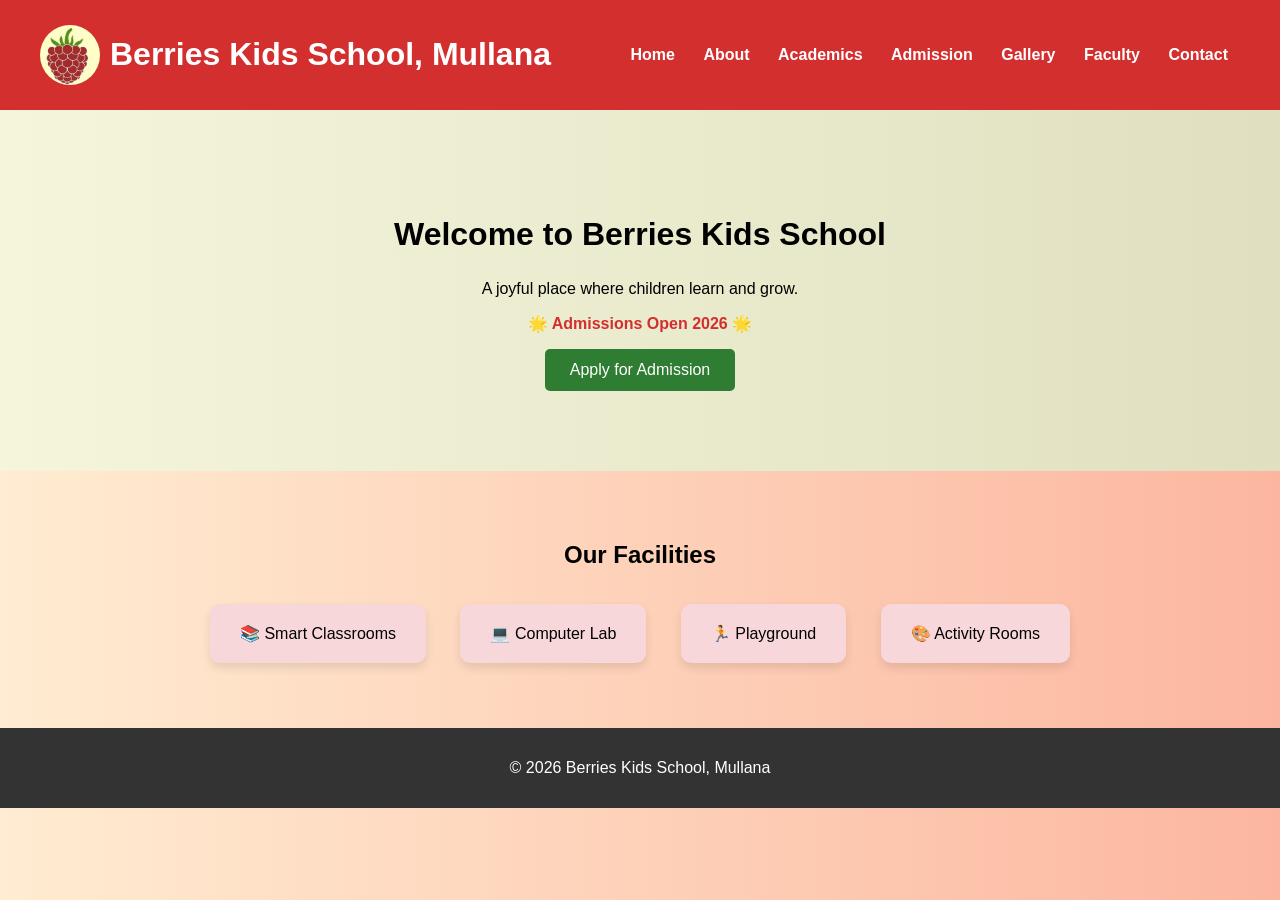
==== frontend/index.html @ 4a7373aa "first commit" ====
<!DOCTYPE html>
<html>

<head>

<title>Berries Kids School, Mullana</title>

<link rel="stylesheet" href="css/style.css">

<link rel="icon" href="./images/logo.jpeg">

</head>

<body>

<header class="header">

<div class="logo-area">

<img src="images/logo.jpeg" class="logo">
<h1>Berries Kids School, Mullana</h1>

</div>

<nav>

<a href="index.html">Home</a>
<a href="about.html">About</a>
<a href="academics.html">Academics</a>
<a href="admission.html">Admission</a>
<a href="gallery.html">Gallery</a>
<a href="faculty.html">Faculty</a>
<a href="contact.html">Contact</a>

</nav>

</header>


<section class="hero">

<h2>Welcome to Berries Kids School</h2>

<p>A joyful place where children learn and grow.</p>

<!-- 👇 Backend output yaha show hoga -->
<p class="tagline">🌟 Admissions Open 2026 🌟</p>

<button class="apply-btn" onclick="goToAdmission()">Apply for Admission</button>
</section>


<section class="facilities">

<h2>Our Facilities</h2>

<div class="card">📚 Smart Classrooms</div>
<div class="card">💻 Computer Lab</div>
<div class="card">🏃 Playground</div>
<div class="card">🎨 Activity Rooms</div>

</section>


<footer>

<p>© 2026 Berries Kids School, Mullana</p>

</footer>

<!-- 👇 JS file connect -->
<script src="js/script.js"></script>

</body>

</html>
---- frontend/css/style.css ----
body {
    margin: 0;
    font-family: Arial, sans-serif;
}

/* HEADER */
.header {
    background: #d32f2f;
    color: white;
    padding: 15px 40px;
    display: flex;
    justify-content: space-between;
    align-items: center;
}

.logo-area {
    display: flex;
    align-items: center;
    gap: 10px;
}

.logo {
    width: 60px;
    height: 60px;
    border-radius: 50%;
}

/* NAVBAR */
nav a {
    color: white;
    text-decoration: none;
    margin: 0 12px;
    font-weight: bold;
    transition: 0.3s;
}

nav a:hover {
    color: yellow;
}

/* HERO */
.hero {
    text-align: center;
    padding: 80px 20px;
    background: linear-gradient(to right, #f5f5dc, #e0e0c0);
}

.hero h2 {
    font-size: 32px;
}

.hero button {
    background: #2e7d32;
    color: white;
    padding: 12px 25px;
    border: none;
    font-size: 16px;
    cursor: pointer;
    border-radius: 5px;
    transition: 0.3s;
}

.hero button:hover {
    background: #1b5e20;
}

/* FACILITIES */
.facilities {
    text-align: center;
    padding: 50px;
}

.card {
    display: inline-block;
    margin: 15px;
    padding: 20px 30px;
    background: #f8d7da;
    border-radius: 10px;
    transition: 0.3s;
    cursor: pointer;
}

.card:hover {
    background: #ffb3b3;
    transform: scale(1.1);
}

/* FOOTER */
footer {
    background: #333;
    color: white;
    text-align: center;
    padding: 15px;
}



.hero {
    animation: fadeIn 1.5s ease-in;
}

@keyframes fadeIn {
    from {
        opacity: 0;
        transform: translateY(20px);
    }
    to {
        opacity: 1;
        transform: translateY(0);
    }
}




/* ===== ADMISSION FORM STYLING ===== */

/* Background for form page */
body {
    background: linear-gradient(to right, #ffecd2, #fcb69f);
}

/* Form title */
.form-title {
    text-align: center;
    margin-top: 30px;
    font-size: 28px;
    color: #333;
}

/* Form container */
.form-box {
    width: 350px;
    margin: 30px auto;
    padding: 25px;
    background: #ffffff;
    border-radius: 12px;
    box-shadow: 0 8px 20px rgba(0,0,0,0.2);
}

/* Labels */
.form-box label {
    font-weight: bold;
    margin-top: 10px;
    display: block;
    color: #444;
}

/* Inputs */
.form-box input,
.form-box select {
    width: 100%;
    padding: 10px;
    margin-top: 5px;
    border-radius: 6px;
    border: 1px solid #ccc;
    transition: 0.3s;
}

/* Input focus effect */
.form-box input:focus,
.form-box select:focus {
    border-color: #ff6f61;
    outline: none;
}

/* Button */
.form-box button {
    width: 100%;
    margin-top: 15px;
    padding: 12px;
    background: #ff6f61;
    color: white;
    border: none;
    border-radius: 6px;
    font-size: 16px;
    cursor: pointer;
    transition: 0.3s;
}

/* Button hover */
.form-box button:hover {
    background: #e64a45;
    transform: scale(1.05);
}

/* Result message */
#result {
    text-align: center;
    font-weight: bold;
    margin-top: 10px;
    color: green;
}


/* ABOUT PAGE */
.about {
    text-align: center;
    padding: 60px 20px;
    background: #fff3e0;
}

.about h2 {
    font-size: 30px;
    margin-bottom: 15px;
}

.about p {
    max-width: 600px;
    margin: auto;
    color: #555;
}

.about-img {
    width: 120px;
    margin-top: 20px;
}

/* Cards */
.about-box {
    margin-top: 30px;
}

.about-card {
    display: inline-block;
    width: 250px;
    margin: 15px;
    padding: 20px;
    background: white;
    border-radius: 10px;
    box-shadow: 0 5px 15px rgba(0,0,0,0.1);
    transition: 0.3s;
}

.about-card:hover {
    transform: translateY(-10px);
}



/* Hero image */
.hero-img {
    width: 100px;
    margin-top: 20px;
}

/* Tagline */
.tagline {
    color: #d32f2f;
    font-weight: bold;
    margin-top: 10px;
}

/* Button upgrade */
.apply-btn {
    background: linear-gradient(to right, #2e7d32, #66bb6a);
    color: white;
    padding: 12px 25px;
    border: none;
    font-size: 16px;
    border-radius: 25px;
    cursor: pointer;
    transition: 0.3s;
}

.apply-btn:hover {
    transform: scale(1.1);
}

/* Card hover better */
.card {
    box-shadow: 0 5px 10px rgba(0,0,0,0.1);
}


/* ACADEMICS PAGE */
.academics {
    text-align: center;
    padding: 60px 20px;
    background: #e3f2fd;
}

.academics h2 {
    font-size: 30px;
    margin-bottom: 10px;
}

.academics p {
    color: #555;
}

/* Cards */
.academic-box {
    margin-top: 30px;
}

.academic-card {
    display: inline-block;
    width: 250px;
    margin: 15px;
    padding: 20px;
    background: white;
    border-radius: 10px;
    box-shadow: 0 5px 15px rgba(0,0,0,0.1);
    transition: 0.3s;
}

.academic-card:hover {
    transform: scale(1.1);
}


/* GALLERY PAGE */
.gallery {
    text-align: center;
    padding: 60px 20px;
    background: linear-gradient(to right, #ffe0f0, #ffe6cc);
}

.gallery h2 {
    font-size: 30px;
    margin-bottom: 20px;
}

/* Grid layout */
.gallery-box {
    display: grid;
    grid-template-columns: repeat(auto-fit, minmax(220px, 1fr));
    gap: 20px;
    padding: 20px;
}

/* Card */
.gallery-card {
    background: white;
    padding: 10px;
    border-radius: 12px;
    box-shadow: 0 6px 15px rgba(0,0,0,0.1);
    transition: 0.3s;
}

/* Hover effect */
.gallery-card:hover {
    transform: translateY(-10px) scale(1.03);
}

/* Image */
.gallery-card img {
    width: 100%;
    height: 200px;
    object-fit: cover;
    border-radius: 10px;
}

/* Caption */
.gallery-card p {
    margin-top: 8px;
    font-weight: bold;
    color: #333;
}



/* GALLERY PAGE */
.gallery {
    text-align: center;
    padding: 60px 20px;
    background: linear-gradient(to right, #fce4ec, #f8bbd0);
}

.gallery h2 {
    font-size: 28px;
    margin-bottom: 20px;
    color: #333;
}

/* GRID */
.gallery-box {
    display: grid;
    grid-template-columns: repeat(auto-fit, minmax(220px, 1fr));
    gap: 20px;
    max-width: 900px;
    margin: auto;
}

/* CARD */
.gallery-card {
    background: white;
    padding: 10px;
    border-radius: 12px;
    box-shadow: 0 6px 15px rgba(0,0,0,0.1);
    transition: 0.3s;
}

/* HOVER */
.gallery-card:hover {
    transform: translateY(-8px);
}

/* IMAGE FIX (MOST IMPORTANT) */
.gallery-card img {
    width: 100%;
    height: 180px;   /* 👈 SIZE CONTROL */
    object-fit: cover;  /* 👈 crop karega */
    border-radius: 10px;
}

/* TEXT */
.gallery-card p {
    margin-top: 8px;
    font-weight: bold;
    color: #444;
}

/* ===== FACULTY PAGE ===== */

.faculty {
    text-align: center;
    padding: 60px 20px;
    background: linear-gradient(to right, #e0f7fa, #e1bee7);
}

.faculty h2 {
    font-size: 30px;
    margin-bottom: 25px;
}

/* GRID */
.faculty-box {
    display: grid;
    grid-template-columns: repeat(auto-fit, minmax(220px, 1fr));
    gap: 20px;
    max-width: 900px;
    margin: auto;
}

/* CARD */
.faculty-card {
    background: white;
    padding: 20px;
    border-radius: 15px;
    box-shadow: 0 6px 15px rgba(0,0,0,0.15);
    transition: 0.3s;
}

/* HOVER */
.faculty-card:hover {
    transform: translateY(-10px);
}

/* IMAGE */
.faculty-card img {
    width: 120px;
    height: 120px;
    border-radius: 50%;
    object-fit: cover;
}

/* TEXT */
.faculty-card h3 {
    margin-top: 10px;
}

.faculty-card p {
    color: #555;
}


/* ===== CONTACT PAGE ===== */

.contact {
    text-align: center;
    padding: 60px 20px;
    background: linear-gradient(to right, #d4fc79, #96e6a1);
}

.contact h2 {
    font-size: 30px;
    margin-bottom: 25px;
}

/* GRID */
.contact-box {
    display: grid;
    grid-template-columns: repeat(auto-fit, minmax(220px, 1fr));
    gap: 20px;
    max-width: 800px;
    margin: auto;
}

/* CARD */
.contact-card {
    background: white;
    padding: 20px;
    border-radius: 15px;
    box-shadow: 0 6px 15px rgba(0,0,0,0.15);
    transition: 0.3s;
}

/* HOVER */
.contact-card:hover {
    transform: translateY(-10px);
}

/* TEXT */
.contact-card h3 {
    margin-bottom: 10px;
}

.contact-card p {
    color: #555;
}


nav a.active {
    border-bottom: 2px solid yellow;
}
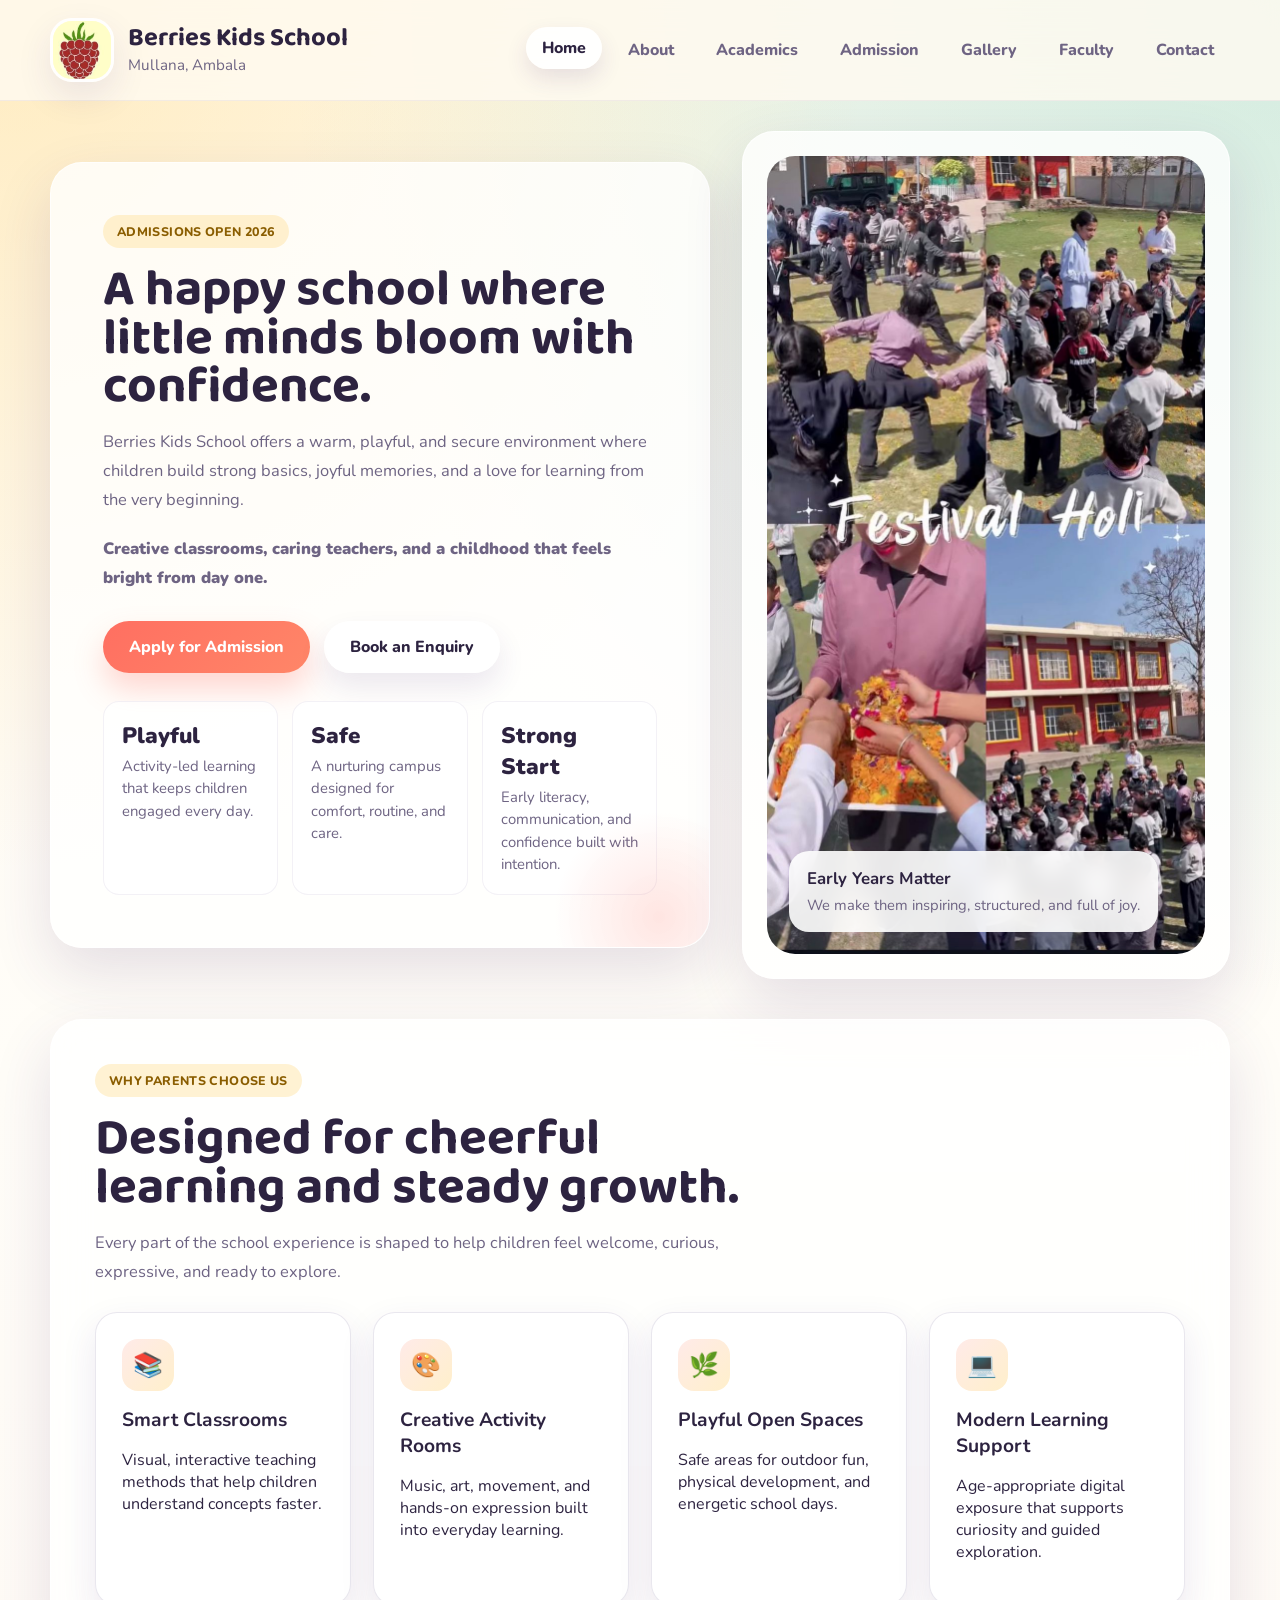
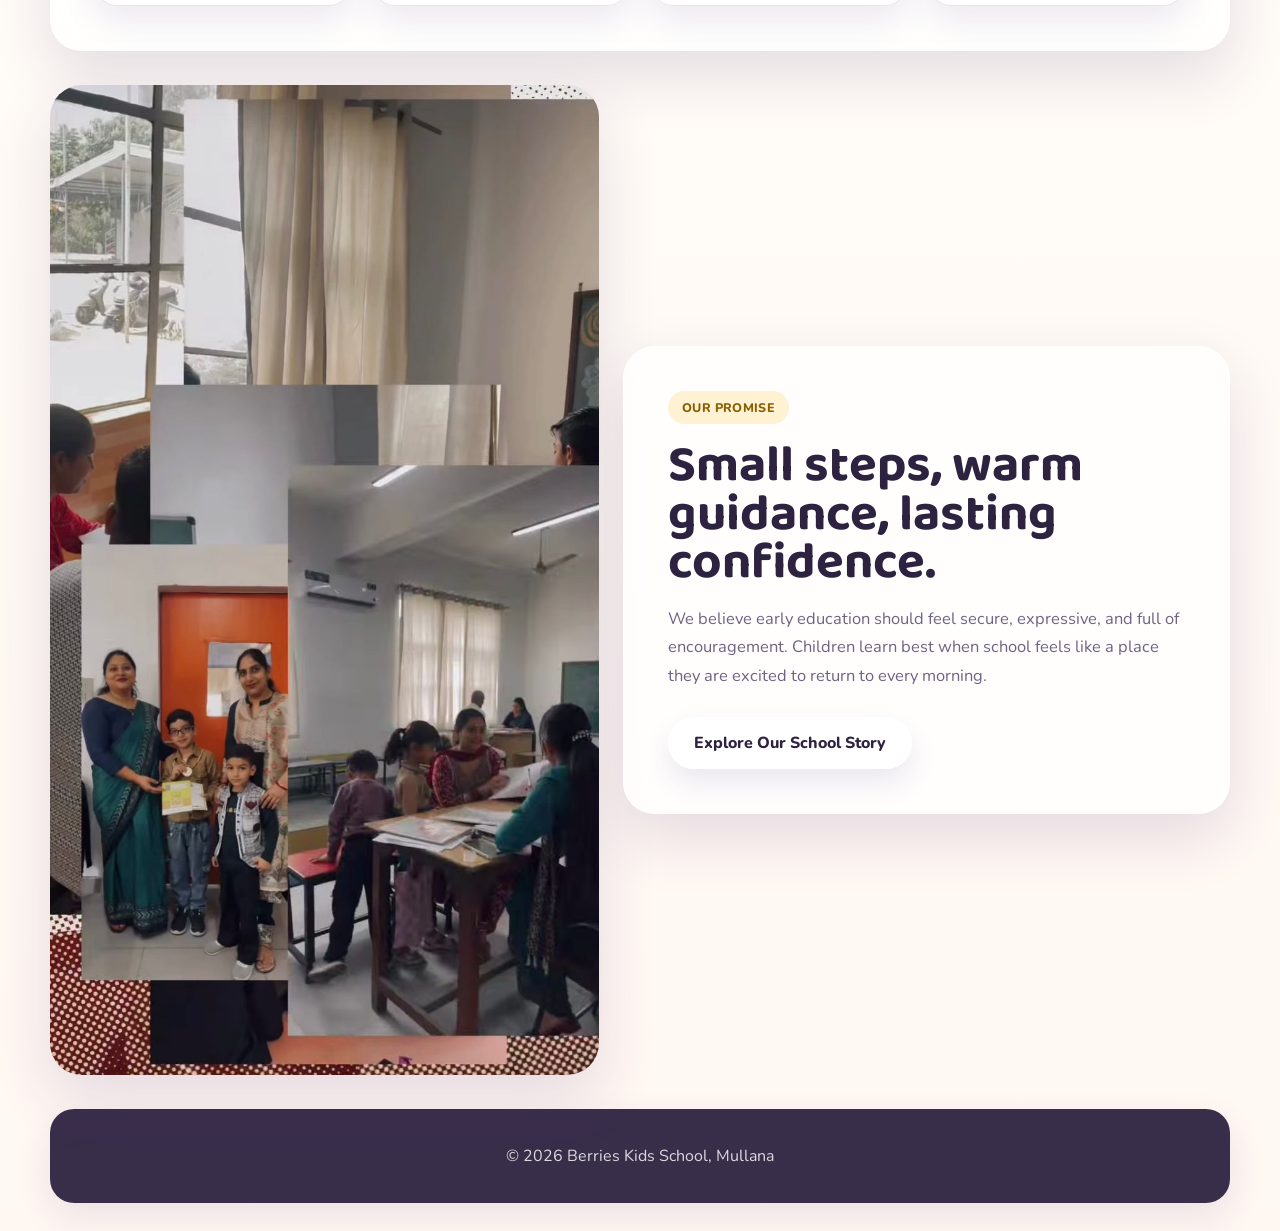
==== commit 3aa191b4: "Migrate backend to Google Sheets and update frontend forms" ====
--- a/frontend/index.html
+++ b/frontend/index.html
@@ -1,76 +1,143 @@
 <!DOCTYPE html>
-<html>
+<html lang="en">
+<head>
+    <meta charset="UTF-8">
+    <meta name="viewport" content="width=device-width, initial-scale=1.0">
+    <title>Berries Kids School, Mullana</title>
+    <link rel="preconnect" href="https://fonts.googleapis.com">
+    <link rel="preconnect" href="https://fonts.gstatic.com" crossorigin>
+    <link href="https://fonts.googleapis.com/css2?family=Baloo+2:wght@600;700;800&family=Nunito:wght@400;600;700;800;900&display=swap" rel="stylesheet">
+    <link rel="stylesheet" href="css/style.css">
+    <link rel="icon" href="images/logo.jpeg">
+</head>
+<body>
+    <div class="site-header">
+        <header class="header">
+            <div class="logo-area">
+                <img src="images/logo.jpeg" class="logo" alt="Berries Kids School logo">
+                <div class="brand-text">
+                    <h1>Berries Kids School</h1>
+                    <p>Mullana, Ambala</p>
+                </div>
+            </div>
 
-<head>
+            <nav>
+                <a href="index.html" class="active">Home</a>
+                <a href="about.html">About</a>
+                <a href="academics.html">Academics</a>
+                <a href="admission.html">Admission</a>
+                <a href="gallery.html">Gallery</a>
+                <a href="faculty.html">Faculty</a>
+                <a href="contact.html">Contact</a>
+            </nav>
+        </header>
+    </div>
 
-<title>Berries Kids School, Mullana</title>
+    <section class="hero">
+        <div class="hero-copy">
+            <span class="eyebrow">Admissions Open 2026</span>
+            <h2>A happy school where little minds bloom with confidence.</h2>
+            <p>
+                Berries Kids School offers a warm, playful, and secure environment where children build strong basics,
+                joyful memories, and a love for learning from the very beginning.
+            </p>
+            <p class="tagline">Creative classrooms, caring teachers, and a childhood that feels bright from day one.</p>
 
-<link rel="stylesheet" href="css/style.css">
+            <div class="hero-actions">
+                <button class="apply-btn" onclick="goToAdmission()">Apply for Admission</button>
+                <a class="secondary-btn" href="contact.html">Book an Enquiry</a>
+            </div>
 
-<link rel="icon" href="./images/logo.jpeg">
+            <div class="hero-stats">
+                <div class="hero-stat">
+                    <strong>Playful</strong>
+                    <span>Activity-led learning that keeps children engaged every day.</span>
+                </div>
+                <div class="hero-stat">
+                    <strong>Safe</strong>
+                    <span>A nurturing campus designed for comfort, routine, and care.</span>
+                </div>
+                <div class="hero-stat">
+                    <strong>Strong Start</strong>
+                    <span>Early literacy, communication, and confidence built with intention.</span>
+                </div>
+            </div>
+        </div>
 
-</head>
+        <div class="hero-visual">
+            <div class="hero-image-frame">
+                <img src="images/activity.jpg" alt="Children doing school activities">
+                <div class="hero-badge">
+                    <strong>Early Years Matter</strong>
+                    <span>We make them inspiring, structured, and full of joy.</span>
+                </div>
+            </div>
+        </div>
+    </section>
 
-<body>
+    <section class="section">
+        <div class="section-panel">
+            <div class="section-heading">
+                <span class="eyebrow">Why Parents Choose Us</span>
+                <h2>Designed for cheerful learning and steady growth.</h2>
+                <p>
+                    Every part of the school experience is shaped to help children feel welcome, curious, expressive,
+                    and ready to explore.
+                </p>
+            </div>
 
-<header class="header">
+            <div class="feature-grid">
+                <article class="card">
+                    <div class="card-icon">📚</div>
+                    <h3>Smart Classrooms</h3>
+                    <p>Visual, interactive teaching methods that help children understand concepts faster.</p>
+                </article>
 
-<div class="logo-area">
+                <article class="card">
+                    <div class="card-icon">🎨</div>
+                    <h3>Creative Activity Rooms</h3>
+                    <p>Music, art, movement, and hands-on expression built into everyday learning.</p>
+                </article>
 
-<img src="images/logo.jpeg" class="logo">
-<h1>Berries Kids School, Mullana</h1>
+                <article class="card">
+                    <div class="card-icon">🌿</div>
+                    <h3>Playful Open Spaces</h3>
+                    <p>Safe areas for outdoor fun, physical development, and energetic school days.</p>
+                </article>
 
-</div>
+                <article class="card">
+                    <div class="card-icon">💻</div>
+                    <h3>Modern Learning Support</h3>
+                    <p>Age-appropriate digital exposure that supports curiosity and guided exploration.</p>
+                </article>
+            </div>
+        </div>
+    </section>
 
-<nav>
+    <section class="section">
+        <div class="section-split">
+            <div class="image-panel">
+                <img src="images/class1.jpg" alt="Classroom learning at Berries Kids School">
+            </div>
 
-<a href="index.html">Home</a>
-<a href="about.html">About</a>
-<a href="academics.html">Academics</a>
-<a href="admission.html">Admission</a>
-<a href="gallery.html">Gallery</a>
-<a href="faculty.html">Faculty</a>
-<a href="contact.html">Contact</a>
+            <div class="section-panel">
+                <div class="section-heading">
+                    <span class="eyebrow">Our Promise</span>
+                    <h2>Small steps, warm guidance, lasting confidence.</h2>
+                    <p class="lead-copy">
+                        We believe early education should feel secure, expressive, and full of encouragement. Children
+                        learn best when school feels like a place they are excited to return to every morning.
+                    </p>
+                </div>
+                <a class="secondary-btn" href="about.html">Explore Our School Story</a>
+            </div>
+        </div>
+    </section>
 
-</nav>
+    <footer>
+        <p>&copy; 2026 Berries Kids School, Mullana</p>
+    </footer>
 
-</header>
-
-
-<section class="hero">
-
-<h2>Welcome to Berries Kids School</h2>
-
-<p>A joyful place where children learn and grow.</p>
-
-<!-- 👇 Backend output yaha show hoga -->
-<p class="tagline">🌟 Admissions Open 2026 🌟</p>
-
-<button class="apply-btn" onclick="goToAdmission()">Apply for Admission</button>
-</section>
-
-
-<section class="facilities">
-
-<h2>Our Facilities</h2>
-
-<div class="card">📚 Smart Classrooms</div>
-<div class="card">💻 Computer Lab</div>
-<div class="card">🏃 Playground</div>
-<div class="card">🎨 Activity Rooms</div>
-
-</section>
-
-
-<footer>
-
-<p>© 2026 Berries Kids School, Mullana</p>
-
-</footer>
-
-<!-- 👇 JS file connect -->
-<script src="js/script.js"></script>
-
+    <script src="js/script.js"></script>
 </body>
-
-</html>+</html>
--- a/frontend/css/style.css
+++ b/frontend/css/style.css
@@ -1,517 +1,633 @@
+:root {
+    --bg: #fffdf7;
+    --surface: rgba(255, 255, 255, 0.78);
+    --surface-strong: #ffffff;
+    --text: #2d2340;
+    --muted: #6e6483;
+    --primary: #ff6f61;
+    --primary-dark: #dc5145;
+    --secondary: #ffd166;
+    --accent: #63c7b2;
+    --accent-dark: #2d9f88;
+    --border: rgba(103, 84, 135, 0.14);
+    --shadow: 0 24px 60px rgba(70, 44, 115, 0.14);
+    --shadow-soft: 0 14px 35px rgba(70, 44, 115, 0.1);
+    --radius-xl: 32px;
+    --radius-lg: 22px;
+    --radius-md: 16px;
+    --container: 1180px;
+}
+
+* {
+    box-sizing: border-box;
+}
+
+html {
+    scroll-behavior: smooth;
+}
+
 body {
     margin: 0;
-    font-family: Arial, sans-serif;
-}
-
-/* HEADER */
+    font-family: "Nunito", sans-serif;
+    color: var(--text);
+    background:
+        radial-gradient(circle at top left, rgba(255, 209, 102, 0.35), transparent 28%),
+        radial-gradient(circle at top right, rgba(99, 199, 178, 0.28), transparent 32%),
+        linear-gradient(180deg, #fffaf1 0%, #fffdf8 38%, #fff7f2 100%);
+    min-height: 100vh;
+}
+
+img {
+    max-width: 100%;
+    display: block;
+}
+
+a {
+    color: inherit;
+}
+
+.page-shell {
+    width: min(var(--container), calc(100% - 32px));
+    margin: 0 auto;
+}
+
+.site-header {
+    position: sticky;
+    top: 0;
+    z-index: 20;
+    backdrop-filter: blur(18px);
+    background: rgba(255, 250, 241, 0.82);
+    border-bottom: 1px solid rgba(103, 84, 135, 0.08);
+}
+
 .header {
-    background: #d32f2f;
-    color: white;
-    padding: 15px 40px;
+    width: min(var(--container), calc(100% - 32px));
+    margin: 0 auto;
+    padding: 18px 0;
     display: flex;
     justify-content: space-between;
     align-items: center;
+    gap: 24px;
 }
 
 .logo-area {
     display: flex;
     align-items: center;
+    gap: 14px;
+    min-width: 0;
+}
+
+.logo {
+    width: 64px;
+    height: 64px;
+    object-fit: cover;
+    border-radius: 22px;
+    box-shadow: var(--shadow-soft);
+    border: 3px solid rgba(255, 255, 255, 0.95);
+}
+
+.brand-text h1 {
+    margin: 0;
+    font-family: "Baloo 2", cursive;
+    font-size: clamp(1.5rem, 2vw, 2rem);
+    line-height: 1;
+}
+
+.brand-text p {
+    margin: 4px 0 0;
+    color: var(--muted);
+    font-size: 0.95rem;
+}
+
+nav {
+    display: flex;
+    flex-wrap: wrap;
+    justify-content: flex-end;
     gap: 10px;
 }
 
-.logo {
-    width: 60px;
-    height: 60px;
-    border-radius: 50%;
-}
-
-/* NAVBAR */
 nav a {
-    color: white;
     text-decoration: none;
-    margin: 0 12px;
-    font-weight: bold;
-    transition: 0.3s;
-}
-
-nav a:hover {
-    color: yellow;
-}
-
-/* HERO */
+    font-weight: 800;
+    padding: 10px 16px;
+    border-radius: 999px;
+    color: var(--muted);
+    transition: transform 0.25s ease, background 0.25s ease, color 0.25s ease, box-shadow 0.25s ease;
+}
+
+nav a:hover,
+nav a.active {
+    color: var(--text);
+    background: rgba(255, 255, 255, 0.88);
+    box-shadow: 0 10px 22px rgba(70, 44, 115, 0.12);
+    transform: translateY(-2px);
+}
+
 .hero {
+    width: min(var(--container), calc(100% - 32px));
+    margin: 30px auto 40px;
+    display: grid;
+    grid-template-columns: 1.15fr 0.85fr;
+    gap: 32px;
+    align-items: center;
+}
+
+.hero-copy,
+.hero-visual,
+.section-panel,
+.form-section,
+.contact-form-section {
+    background: var(--surface);
+    border: 1px solid rgba(255, 255, 255, 0.7);
+    backdrop-filter: blur(18px);
+    box-shadow: var(--shadow);
+    border-radius: var(--radius-xl);
+}
+
+.hero-copy {
+    padding: 52px;
+    position: relative;
+    overflow: hidden;
+}
+
+.hero-copy::after {
+    content: "";
+    position: absolute;
+    inset: auto -60px -80px auto;
+    width: 220px;
+    height: 220px;
+    background: radial-gradient(circle, rgba(255, 111, 97, 0.18), transparent 68%);
+}
+
+.eyebrow {
+    display: inline-flex;
+    align-items: center;
+    gap: 8px;
+    padding: 8px 14px;
+    border-radius: 999px;
+    background: rgba(255, 209, 102, 0.28);
+    color: #8a5d00;
+    font-weight: 800;
+    letter-spacing: 0.03em;
+    text-transform: uppercase;
+    font-size: 0.78rem;
+}
+
+.hero h2,
+.section-heading h2,
+.form-title {
+    margin: 18px 0 12px;
+    font-family: "Baloo 2", cursive;
+    font-size: clamp(2.3rem, 4vw, 4.4rem);
+    line-height: 0.95;
+}
+
+.hero p,
+.section-heading p,
+.about p,
+.academics p,
+.gallery p,
+.faculty p,
+.contact p,
+.form-help,
+.lead-copy {
+    color: var(--muted);
+    font-size: 1.03rem;
+    line-height: 1.75;
+}
+
+.tagline {
+    margin: 20px 0 0;
+    color: var(--primary-dark);
+    font-weight: 900;
+    font-size: 1.02rem;
+}
+
+.hero-actions {
+    display: flex;
+    flex-wrap: wrap;
+    gap: 14px;
+    margin-top: 28px;
+}
+
+.apply-btn,
+.secondary-btn,
+.form-box button {
+    border: none;
+    cursor: pointer;
+    border-radius: 999px;
+    padding: 15px 26px;
+    font-family: inherit;
+    font-size: 1rem;
+    font-weight: 800;
+    transition: transform 0.25s ease, box-shadow 0.25s ease, background 0.25s ease;
+}
+
+.apply-btn,
+.form-box button {
+    color: #fff;
+    background: linear-gradient(135deg, var(--primary), #ff8668);
+    box-shadow: 0 16px 30px rgba(255, 111, 97, 0.28);
+}
+
+.secondary-btn {
+    display: inline-flex;
+    align-items: center;
+    justify-content: center;
+    text-decoration: none;
+    color: var(--text);
+    background: rgba(255, 255, 255, 0.9);
+    box-shadow: 0 14px 28px rgba(70, 44, 115, 0.1);
+}
+
+.apply-btn:hover,
+.secondary-btn:hover,
+.form-box button:hover {
+    transform: translateY(-3px);
+}
+
+.hero-stats {
+    display: grid;
+    grid-template-columns: repeat(3, minmax(0, 1fr));
+    gap: 14px;
+    margin-top: 28px;
+}
+
+.hero-stat {
+    padding: 18px;
+    background: rgba(255, 255, 255, 0.75);
+    border-radius: var(--radius-md);
+    border: 1px solid rgba(103, 84, 135, 0.08);
+}
+
+.hero-stat strong {
+    display: block;
+    font-size: 1.4rem;
+    font-weight: 900;
+    margin-bottom: 4px;
+}
+
+.hero-stat span {
+    color: var(--muted);
+    font-size: 0.93rem;
+    line-height: 1.45;
+}
+
+.hero-visual {
+    padding: 24px;
+}
+
+.hero-image-frame {
+    border-radius: 28px;
+    overflow: hidden;
+    min-height: 100%;
+    background: linear-gradient(180deg, rgba(255, 209, 102, 0.4), rgba(99, 199, 178, 0.28));
+    position: relative;
+}
+
+.hero-image-frame img {
+    width: 100%;
+    height: 100%;
+    min-height: 520px;
+    object-fit: cover;
+}
+
+.hero-badge {
+    position: absolute;
+    left: 22px;
+    bottom: 22px;
+    padding: 16px 18px;
+    border-radius: 20px;
+    background: rgba(255, 255, 255, 0.9);
+    backdrop-filter: blur(10px);
+    box-shadow: 0 14px 28px rgba(70, 44, 115, 0.16);
+}
+
+.hero-badge strong {
+    display: block;
+    font-size: 1.05rem;
+    margin-bottom: 4px;
+}
+
+.hero-badge span {
+    color: var(--muted);
+    font-size: 0.92rem;
+}
+
+.section {
+    width: min(var(--container), calc(100% - 32px));
+    margin: 0 auto 34px;
+}
+
+.section-panel {
+    padding: 44px;
+}
+
+.section-heading {
+    max-width: 700px;
+    margin-bottom: 26px;
+}
+
+.feature-grid,
+.about-box,
+.academic-box,
+.gallery-box,
+.faculty-box,
+.contact-box {
+    display: grid;
+    gap: 22px;
+}
+
+.feature-grid,
+.about-box,
+.academic-box,
+.faculty-box,
+.contact-box {
+    grid-template-columns: repeat(auto-fit, minmax(220px, 1fr));
+}
+
+.gallery-box {
+    grid-template-columns: repeat(auto-fit, minmax(230px, 1fr));
+}
+
+.card,
+.about-card,
+.academic-card,
+.gallery-card,
+.faculty-card,
+.contact-card {
+    background: var(--surface-strong);
+    border: 1px solid var(--border);
+    border-radius: var(--radius-lg);
+    box-shadow: var(--shadow-soft);
+    transition: transform 0.25s ease, box-shadow 0.25s ease, border-color 0.25s ease;
+}
+
+.card:hover,
+.about-card:hover,
+.academic-card:hover,
+.gallery-card:hover,
+.faculty-card:hover,
+.contact-card:hover {
+    transform: translateY(-6px);
+    box-shadow: 0 22px 40px rgba(70, 44, 115, 0.16);
+    border-color: rgba(255, 111, 97, 0.22);
+}
+
+.card,
+.about-card,
+.academic-card,
+.faculty-card,
+.contact-card {
+    padding: 26px;
+}
+
+.card-icon,
+.about-card .icon,
+.academic-card .icon,
+.contact-card .icon {
+    width: 52px;
+    height: 52px;
+    display: inline-flex;
+    align-items: center;
+    justify-content: center;
+    border-radius: 16px;
+    margin-bottom: 16px;
+    background: linear-gradient(135deg, rgba(255, 111, 97, 0.14), rgba(255, 209, 102, 0.34));
+    font-size: 1.5rem;
+}
+
+.card h3,
+.about-card h3,
+.academic-card h3,
+.faculty-card h3,
+.contact-card h3 {
+    margin: 0 0 10px;
+    font-size: 1.2rem;
+}
+
+.gallery-card {
+    overflow: hidden;
+    padding: 0;
+}
+
+.gallery-card img {
+    width: 100%;
+    height: 230px;
+    object-fit: cover;
+}
+
+.gallery-card .gallery-copy {
+    padding: 20px;
+}
+
+.gallery-card p {
+    margin: 8px 0 0;
+}
+
+.faculty-card {
     text-align: center;
-    padding: 80px 20px;
-    background: linear-gradient(to right, #f5f5dc, #e0e0c0);
-}
-
-.hero h2 {
-    font-size: 32px;
-}
-
-.hero button {
-    background: #2e7d32;
-    color: white;
-    padding: 12px 25px;
-    border: none;
-    font-size: 16px;
-    cursor: pointer;
-    border-radius: 5px;
-    transition: 0.3s;
-}
-
-.hero button:hover {
-    background: #1b5e20;
-}
-
-/* FACILITIES */
-.facilities {
+}
+
+.faculty-card img {
+    width: 126px;
+    height: 126px;
+    object-fit: cover;
+    border-radius: 28px;
+    margin: 0 auto 18px;
+}
+
+.section-split {
+    display: grid;
+    grid-template-columns: 0.95fr 1.05fr;
+    gap: 24px;
+    align-items: center;
+}
+
+.image-panel {
+    overflow: hidden;
+    border-radius: var(--radius-xl);
+    box-shadow: var(--shadow);
+}
+
+.image-panel img {
+    width: 100%;
+    height: 100%;
+    min-height: 340px;
+    object-fit: cover;
+}
+
+.form-section,
+.contact-form-section {
+    width: min(var(--container), calc(100% - 32px));
+    margin: 0 auto 34px;
+    padding: 36px;
+}
+
+.form-title {
+    font-size: clamp(2rem, 3vw, 3rem);
     text-align: center;
-    padding: 50px;
-}
-
-.card {
-    display: inline-block;
-    margin: 15px;
-    padding: 20px 30px;
-    background: #f8d7da;
-    border-radius: 10px;
-    transition: 0.3s;
-    cursor: pointer;
-}
-
-.card:hover {
-    background: #ffb3b3;
-    transform: scale(1.1);
-}
-
-/* FOOTER */
+}
+
+.form-subtitle {
+    max-width: 680px;
+    margin: 0 auto 22px;
+    text-align: center;
+    color: var(--muted);
+    line-height: 1.7;
+}
+
+.form-box {
+    width: min(720px, 100%);
+    margin: 0 auto;
+    padding: 32px;
+    background: rgba(255, 255, 255, 0.92);
+    border-radius: 28px;
+    border: 1px solid rgba(103, 84, 135, 0.12);
+    box-shadow: var(--shadow-soft);
+}
+
+.form-grid {
+    display: grid;
+    grid-template-columns: repeat(2, minmax(0, 1fr));
+    gap: 18px;
+}
+
+.form-field-full {
+    grid-column: 1 / -1;
+}
+
+.form-box label {
+    display: block;
+    margin-bottom: 8px;
+    font-weight: 800;
+}
+
+.form-box input,
+.form-box select,
+.form-box textarea {
+    width: 100%;
+    border: 1px solid rgba(103, 84, 135, 0.16);
+    border-radius: 16px;
+    padding: 14px 16px;
+    font: inherit;
+    color: var(--text);
+    background: #fff;
+    transition: border-color 0.25s ease, box-shadow 0.25s ease;
+}
+
+.form-box input:focus,
+.form-box select:focus,
+.form-box textarea:focus {
+    outline: none;
+    border-color: rgba(255, 111, 97, 0.62);
+    box-shadow: 0 0 0 4px rgba(255, 111, 97, 0.12);
+}
+
+.form-help,
+.result-message {
+    text-align: center;
+}
+
+.result-message {
+    font-weight: 800;
+    margin-top: 16px;
+}
+
+.result-message.success {
+    color: #1f7a61;
+}
+
+.result-message.error {
+    color: #b73f35;
+}
+
 footer {
-    background: #333;
-    color: white;
+    width: min(var(--container), calc(100% - 32px));
+    margin: 0 auto 28px;
+    padding: 20px 24px;
+    border-radius: 24px;
+    background: rgba(45, 35, 64, 0.94);
+    color: rgba(255, 255, 255, 0.82);
     text-align: center;
-    padding: 15px;
-}
-
-
-
-.hero {
-    animation: fadeIn 1.5s ease-in;
-}
-
-@keyframes fadeIn {
+    box-shadow: var(--shadow-soft);
+}
+
+.hero,
+.section-panel,
+.form-section,
+.contact-form-section {
+    animation: floatUp 0.75s ease both;
+}
+
+@keyframes floatUp {
     from {
         opacity: 0;
         transform: translateY(20px);
     }
+
     to {
         opacity: 1;
         transform: translateY(0);
     }
 }
 
-
-
-
-/* ===== ADMISSION FORM STYLING ===== */
-
-/* Background for form page */
-body {
-    background: linear-gradient(to right, #ffecd2, #fcb69f);
-}
-
-/* Form title */
-.form-title {
-    text-align: center;
-    margin-top: 30px;
-    font-size: 28px;
-    color: #333;
-}
-
-/* Form container */
-.form-box {
-    width: 350px;
-    margin: 30px auto;
-    padding: 25px;
-    background: #ffffff;
-    border-radius: 12px;
-    box-shadow: 0 8px 20px rgba(0,0,0,0.2);
-}
-
-/* Labels */
-.form-box label {
-    font-weight: bold;
-    margin-top: 10px;
-    display: block;
-    color: #444;
-}
-
-/* Inputs */
-.form-box input,
-.form-box select {
-    width: 100%;
-    padding: 10px;
-    margin-top: 5px;
-    border-radius: 6px;
-    border: 1px solid #ccc;
-    transition: 0.3s;
-}
-
-/* Input focus effect */
-.form-box input:focus,
-.form-box select:focus {
-    border-color: #ff6f61;
-    outline: none;
-}
-
-/* Button */
-.form-box button {
-    width: 100%;
-    margin-top: 15px;
-    padding: 12px;
-    background: #ff6f61;
-    color: white;
-    border: none;
-    border-radius: 6px;
-    font-size: 16px;
-    cursor: pointer;
-    transition: 0.3s;
-}
-
-/* Button hover */
-.form-box button:hover {
-    background: #e64a45;
-    transform: scale(1.05);
-}
-
-/* Result message */
-#result {
-    text-align: center;
-    font-weight: bold;
-    margin-top: 10px;
-    color: green;
-}
-
-
-/* ABOUT PAGE */
-.about {
-    text-align: center;
-    padding: 60px 20px;
-    background: #fff3e0;
-}
-
-.about h2 {
-    font-size: 30px;
-    margin-bottom: 15px;
-}
-
-.about p {
-    max-width: 600px;
-    margin: auto;
-    color: #555;
-}
-
-.about-img {
-    width: 120px;
-    margin-top: 20px;
-}
-
-/* Cards */
-.about-box {
-    margin-top: 30px;
-}
-
-.about-card {
-    display: inline-block;
-    width: 250px;
-    margin: 15px;
-    padding: 20px;
-    background: white;
-    border-radius: 10px;
-    box-shadow: 0 5px 15px rgba(0,0,0,0.1);
-    transition: 0.3s;
-}
-
-.about-card:hover {
-    transform: translateY(-10px);
-}
-
-
-
-/* Hero image */
-.hero-img {
-    width: 100px;
-    margin-top: 20px;
-}
-
-/* Tagline */
-.tagline {
-    color: #d32f2f;
-    font-weight: bold;
-    margin-top: 10px;
-}
-
-/* Button upgrade */
-.apply-btn {
-    background: linear-gradient(to right, #2e7d32, #66bb6a);
-    color: white;
-    padding: 12px 25px;
-    border: none;
-    font-size: 16px;
-    border-radius: 25px;
-    cursor: pointer;
-    transition: 0.3s;
-}
-
-.apply-btn:hover {
-    transform: scale(1.1);
-}
-
-/* Card hover better */
-.card {
-    box-shadow: 0 5px 10px rgba(0,0,0,0.1);
-}
-
-
-/* ACADEMICS PAGE */
-.academics {
-    text-align: center;
-    padding: 60px 20px;
-    background: #e3f2fd;
-}
-
-.academics h2 {
-    font-size: 30px;
-    margin-bottom: 10px;
-}
-
-.academics p {
-    color: #555;
-}
-
-/* Cards */
-.academic-box {
-    margin-top: 30px;
-}
-
-.academic-card {
-    display: inline-block;
-    width: 250px;
-    margin: 15px;
-    padding: 20px;
-    background: white;
-    border-radius: 10px;
-    box-shadow: 0 5px 15px rgba(0,0,0,0.1);
-    transition: 0.3s;
-}
-
-.academic-card:hover {
-    transform: scale(1.1);
-}
-
-
-/* GALLERY PAGE */
-.gallery {
-    text-align: center;
-    padding: 60px 20px;
-    background: linear-gradient(to right, #ffe0f0, #ffe6cc);
-}
-
-.gallery h2 {
-    font-size: 30px;
-    margin-bottom: 20px;
-}
-
-/* Grid layout */
-.gallery-box {
-    display: grid;
-    grid-template-columns: repeat(auto-fit, minmax(220px, 1fr));
-    gap: 20px;
-    padding: 20px;
-}
-
-/* Card */
-.gallery-card {
-    background: white;
-    padding: 10px;
-    border-radius: 12px;
-    box-shadow: 0 6px 15px rgba(0,0,0,0.1);
-    transition: 0.3s;
-}
-
-/* Hover effect */
-.gallery-card:hover {
-    transform: translateY(-10px) scale(1.03);
-}
-
-/* Image */
-.gallery-card img {
-    width: 100%;
-    height: 200px;
-    object-fit: cover;
-    border-radius: 10px;
-}
-
-/* Caption */
-.gallery-card p {
-    margin-top: 8px;
-    font-weight: bold;
-    color: #333;
-}
-
-
-
-/* GALLERY PAGE */
-.gallery {
-    text-align: center;
-    padding: 60px 20px;
-    background: linear-gradient(to right, #fce4ec, #f8bbd0);
-}
-
-.gallery h2 {
-    font-size: 28px;
-    margin-bottom: 20px;
-    color: #333;
-}
-
-/* GRID */
-.gallery-box {
-    display: grid;
-    grid-template-columns: repeat(auto-fit, minmax(220px, 1fr));
-    gap: 20px;
-    max-width: 900px;
-    margin: auto;
-}
-
-/* CARD */
-.gallery-card {
-    background: white;
-    padding: 10px;
-    border-radius: 12px;
-    box-shadow: 0 6px 15px rgba(0,0,0,0.1);
-    transition: 0.3s;
-}
-
-/* HOVER */
-.gallery-card:hover {
-    transform: translateY(-8px);
-}
-
-/* IMAGE FIX (MOST IMPORTANT) */
-.gallery-card img {
-    width: 100%;
-    height: 180px;   /* 👈 SIZE CONTROL */
-    object-fit: cover;  /* 👈 crop karega */
-    border-radius: 10px;
-}
-
-/* TEXT */
-.gallery-card p {
-    margin-top: 8px;
-    font-weight: bold;
-    color: #444;
-}
-
-/* ===== FACULTY PAGE ===== */
-
-.faculty {
-    text-align: center;
-    padding: 60px 20px;
-    background: linear-gradient(to right, #e0f7fa, #e1bee7);
-}
-
-.faculty h2 {
-    font-size: 30px;
-    margin-bottom: 25px;
-}
-
-/* GRID */
-.faculty-box {
-    display: grid;
-    grid-template-columns: repeat(auto-fit, minmax(220px, 1fr));
-    gap: 20px;
-    max-width: 900px;
-    margin: auto;
-}
-
-/* CARD */
-.faculty-card {
-    background: white;
-    padding: 20px;
-    border-radius: 15px;
-    box-shadow: 0 6px 15px rgba(0,0,0,0.15);
-    transition: 0.3s;
-}
-
-/* HOVER */
-.faculty-card:hover {
-    transform: translateY(-10px);
-}
-
-/* IMAGE */
-.faculty-card img {
-    width: 120px;
-    height: 120px;
-    border-radius: 50%;
-    object-fit: cover;
-}
-
-/* TEXT */
-.faculty-card h3 {
-    margin-top: 10px;
-}
-
-.faculty-card p {
-    color: #555;
-}
-
-
-/* ===== CONTACT PAGE ===== */
-
-.contact {
-    text-align: center;
-    padding: 60px 20px;
-    background: linear-gradient(to right, #d4fc79, #96e6a1);
-}
-
-.contact h2 {
-    font-size: 30px;
-    margin-bottom: 25px;
-}
-
-/* GRID */
-.contact-box {
-    display: grid;
-    grid-template-columns: repeat(auto-fit, minmax(220px, 1fr));
-    gap: 20px;
-    max-width: 800px;
-    margin: auto;
-}
-
-/* CARD */
-.contact-card {
-    background: white;
-    padding: 20px;
-    border-radius: 15px;
-    box-shadow: 0 6px 15px rgba(0,0,0,0.15);
-    transition: 0.3s;
-}
-
-/* HOVER */
-.contact-card:hover {
-    transform: translateY(-10px);
-}
-
-/* TEXT */
-.contact-card h3 {
-    margin-bottom: 10px;
-}
-
-.contact-card p {
-    color: #555;
-}
-
-
-nav a.active {
-    border-bottom: 2px solid yellow;
-}+@media (max-width: 980px) {
+    .header,
+    .hero,
+    .section-split {
+        grid-template-columns: 1fr;
+    }
+
+    .header {
+        flex-direction: column;
+        align-items: stretch;
+    }
+
+    nav {
+        justify-content: flex-start;
+    }
+
+    .hero-copy,
+    .section-panel,
+    .form-section,
+    .contact-form-section {
+        padding-left: 24px;
+        padding-right: 24px;
+    }
+
+    .hero-image-frame img {
+        min-height: 380px;
+    }
+}
+
+@media (max-width: 720px) {
+    .hero-copy,
+    .hero-visual,
+    .section-panel,
+    .form-section,
+    .contact-form-section,
+    .form-box {
+        padding: 22px;
+    }
+
+    .hero-stats,
+    .form-grid {
+        grid-template-columns: 1fr;
+    }
+
+    .brand-text h1 {
+        font-size: 1.35rem;
+    }
+
+    nav a {
+        padding: 9px 13px;
+        font-size: 0.94rem;
+    }
+
+    .hero h2,
+    .section-heading h2,
+    .form-title {
+        line-height: 1.02;
+    }
+}
